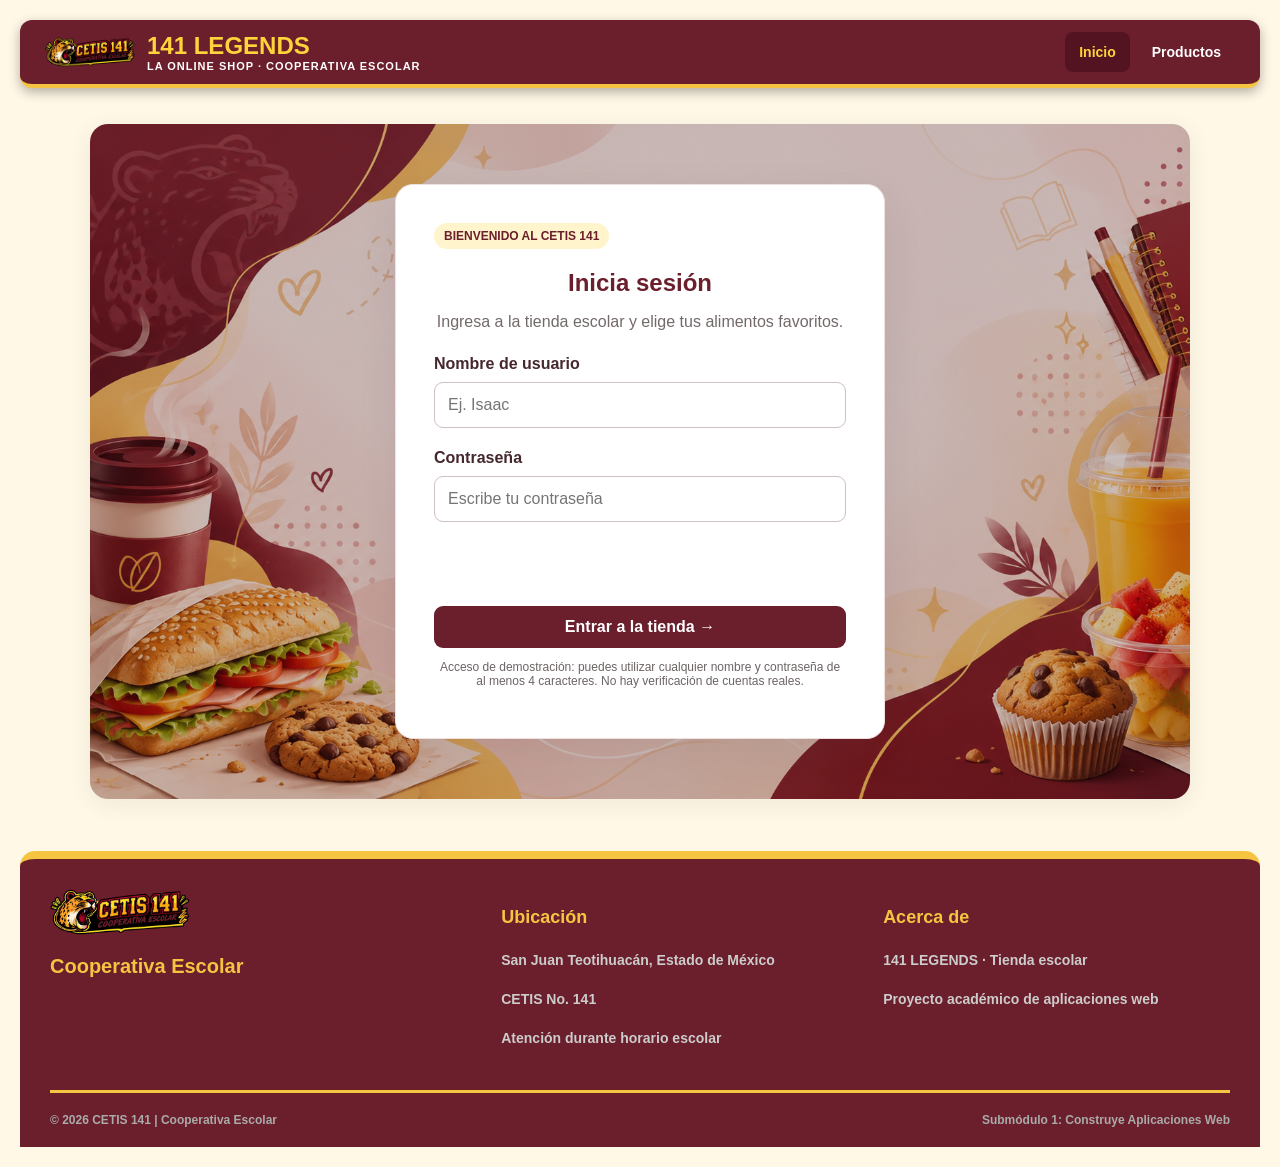
==== index.html @ 581f1f4e "COMMIT 1: Subida de archivos del Proyecto. Aquí se subieron los archivos para poder visualizarlos en" ====
<!DOCTYPE html>
<html lang="es">
 <head>
  <meta charset="utf-8"/>
  <meta content="width=device-width, initial-scale=1.0" name="viewport"/>
  <meta content="#6B1E2B" name="theme-color"/>
  <title>
   Iniciar sesión | 141 LEGENDS
  </title>
  <link href="assets/estilos.css" rel="stylesheet"/>
  <script defer="" src="assets/app.js">
  </script>
 </head>
 <body data-pagina="login">
  <header class="encabezado">
   <div class="marca">
    <a href="index.html">
     <img alt="Logo CETIS 141" src="assets/logo.png"/>
    </a>
    <div class="nombre">
     <h1>
      141 LEGENDS
     </h1>
     <p>
      LA ONLINE SHOP · COOPERATIVA ESCOLAR
     </p>
    </div>
   </div>
   <nav aria-label="Navegación principal" class="menu-principal">
    <ul>
     <li>
      <a class="activo" href="index.html">
       Inicio
      </a>
     </li>
     <li>
      <a class="" href="compras.html">
       Productos
      </a>
     </li>
    </ul>
   </nav>
  </header>
  <main class="container">
   <section aria-labelledby="titulo-login" class="login-wrap">
    <span class="etiqueta">
     BIENVENIDO AL CETIS 141
    </span>
    <h2 id="titulo-login">
     Inicia sesión
    </h2>
    <p>
     Ingresa a la tienda escolar y elige tus alimentos favoritos.
    </p>
    <form class="formulario" id="form-login">
     <label for="usuario">
      Nombre de usuario
     </label>
     <input autocomplete="username" id="usuario" maxlength="60" minlength="2" name="usuario" placeholder="Ej. Isaac" required="" type="text"/>
     <label for="password">
      Contraseña
     </label>
     <input autocomplete="current-password" id="password" minlength="4" name="password" placeholder="Escribe tu contraseña" required="" type="password"/>
     <p class="error" id="login-error" role="alert">
     </p>
     <button class="btn" type="submit">
      Entrar a la tienda →
     </button>
    </form>
    <p class="aviso">
     Acceso de demostración: puedes utilizar cualquier nombre y contraseña de al menos 4 caracteres. No hay verificación de cuentas reales.
    </p>
   </section>
  </main>
  <footer class="footer">
   <div class="footer-contenido">
    <div class="footer-marca">
     <img alt="CETIS 141" src="assets/logo.png"/>
     <h3>
      Cooperativa Escolar
     </h3>
    </div>
    <div class="footer-seccion">
     <h3>
      Ubicación
     </h3>
     <p>
      San Juan Teotihuacán, Estado de México
     </p>
     <p>
      CETIS No. 141
     </p>
     <p>
      Atención durante horario escolar
     </p>
    </div>
    <div class="footer-seccion">
     <h3>
      Acerca de
     </h3>
     <p>
      141 LEGENDS · Tienda escolar
     </p>
     <p>
      Proyecto académico de aplicaciones web
     </p>
    </div>
   </div>
   <div class="footer-inferior">
    <p>
     © 2026 CETIS 141 | Cooperativa Escolar
    </p>
    <p>
     Submódulo 1: Construye Aplicaciones Web
    </p>
   </div>
  </footer>
 </body>
</html>
---- assets/estilos.css ----
* body {
font-family: Arial, sans-serif;
margin: 10;
padding: 30px;
background-color: #FFF8E7;
color: #292929
}
/* FONDO DEL APARTADO DE LOGIN */

body[data-pagina="login"] main.container {
    background:
        linear-gradient(
            rgba(40, 10, 20, 0.25),
            rgba(40, 10, 20, 0.25)
        ),
        url("fondo-login.jpg");

    background-size: cover;
    background-position: center;
    background-repeat: no-repeat;

    display: flex;
    justify-content: center;
    align-items: center;

    min-height: 610px;
    padding: 45px 25px;

    border-radius: 18px;
}
header {
background-color: #6B1E2B;
color: #FFFFFF;
padding: 10px;
display: flex;
justify-content: center;
border-radius: 20px;
box-shadow: 0px 2px 5px #4E342E
}

.encabezado {
    background: #6B1E2B;
    border-bottom: 4px solid #f5c542;
    color: white;
    padding: 12px 25px;
    display: flex;
    align-items: center;
    justify-content: space-between;
    flex-wrap: wrap;
    gap: 20px;
    border-radius: 12px;
    box-shadow: 0 4px 12px rgba(0, 0, 0, 0.3);
}

.marca {
    display: flex;
    align-items: center;
    gap: 12px;
}

.marca img {
    width: 180px;
    max-width: none;
    height: auto;
    border: none;
    margin: 0;
    display: block;
}

.nombre h1 {
    font-size: 24px;
    font-weight: 900;
    color: #ffd43b;
    margin: 0;
}

.nombre p {
    font-size: 11px;
    font-weight: bold;
    color: #ffffff;
    letter-spacing: 1px;
    margin: 0;
}


.menu-principal ul {
    display: flex;
    align-items: center;
    flex-wrap: wrap;
    list-style: none;
    gap: 8px;
    margin: 0;
    padding: 0;
}

.menu-principal a {
    display: block;
    color: #ffffff;
    text-decoration: none;
    font-size: 14px;
    font-weight: bold;
    padding: 12px 14px;
    margin: 0;
    border-radius: 8px;
    transition: 0.3s;
}

.menu-principal a:hover {
    background: #0b0b0b;
    color: #ffd43b;
    text-decoration: none;
}

header img {
    width: 500px;
}
nav {
    display: flex;
    gap: 15px;
}
nav a {
color: #FFD966;
margin: 0 30px;
text-decoration: none;
font-weight: bold;
}
nav a:hover {
text-decoration: overline;
}
.container {
background: #F5EBDD;
padding: 30px;
margin-top: 40px;
border-radius: 20px;
box-shadow: 0px 2px 5px #4E342E;
}

.contenedor-principal {
max-width: 1000px;
margin: 30px auto;
padding: 0 20px;
}
.titulo-seccion {
text-align: center;
color: #1a365d;
margin-bottom: 25px;
}
.rejilla-paquetes {
display: grid;

grid-template-columns: repeat(auto-fit, minmax(280px, 1fr));
gap: 20px;
}
.tarjeta {
background-color: white;
border: 1px solid #ddd;
border-radius: 8px;
padding: 20px;
text-align: center;
}
.tarjeta h3 {
color: #2b6cb0;
margin-bottom: 10px;
}
.tarjeta p {
color: #666;
margin-bottom: 10px;
}
.tarjeta .precio {
font-weight: bold;
color: #dd6b20;
font-size: 1.2rem;
}
img {
max-width: 350px;
height: auto;
display: flex;
justify-content: flex-start;
margin-bottom: 30px;
border: 3px solid #6B1E2B;

}


.footer {
    background-color: #6B1E2B;
    color: #ffffff;
    border-top: 8px solid #f5c542;
    padding: 30px 30px 0;
    margin-top: 50px;
    font-family: Arial, sans-serif;
    font-weight: bold;
}


.footer-contenido {
    max-width: 1300px;
    margin: 0 auto;

    display: grid;
    grid-template-columns: 2fr 1fr 1.5fr;
    gap: 35px;

    padding-bottom: 35px;
}


.footer-marca img {
    width: 350px;
    max-width: 100%;
    height: auto;
    border: none;
    margin: 0 0 15px;
    display: block;
}

.footer-marca h3 {
    color: #f5c542;
    font-size: 20px;
    font-weight: bold;
    margin-bottom: 12px;
}



.footer-seccion h3 {
    color: #f5c542;
    font-size: 18px;
    font-weight: bold;
    margin-bottom: 20px;
}


.footer-seccion a {
    text-decoration: none;
    color: #dddddd;
    font-size: 14px;
    transition: 0.3s;
}

.footer-seccion a:hover {
    color: #f5c542;
}


.footer-seccion p {
    color: #cccccc;
    font-size: 14px;
    line-height: 1.8;
    margin-bottom: 4px;
}

.footer-redes {
    display: flex;
    gap: 12px;
    margin-bottom: 20px;
}

.footer-redes a {
    display: flex;
    align-items: center;
    justify-content: center;

    width: 42px;
    height: 42px;

    background-color: #800020;
    color: #ffffff;

    border: 2px solid #f5c542;
    border-radius: 50%;

    font-size: 20px;
    font-weight: bold;
    transition: 0.3s;
}

.footer-redes a:hover {
    background-color: #111111;
    color: #ffffff;
    transform: translateY(-4px);
}

.footer-inferior {
    border-top: 3px solid #f5c542;
    padding: 20px 0;

    display: flex;
    justify-content: space-between;
    align-items: center;
    gap: 15px;
}

.footer-inferior p {
    color: #aaaaaa;
    font-size: 12px;
    margin: 0;
}


/*pluto el que lo lea jejeejje*/
*{box-sizing:border-box}body{margin:0;padding:20px;color:#292929;font-family:Arial,sans-serif;min-height:100vh}button,input{font:inherit}button{cursor:pointer}.encabezado{max-width:1280px;margin:auto}.marca img{width:90px;margin:0}.menu-principal a{margin:0}.menu-principal a.activo{background:#531320;color:#ffd43b}.container{max-width:1100px;margin:36px auto;padding:32px;background:#F2E0E3;border-radius:18px;box-shadow:0 5px 24px #361a1a12}.titulo-seccion{color:#6B1E2B}.subtitulo{text-align:center;color:#746b6b;margin-top:-12px;margin-bottom:26px}.footer{border-radius:15px 15px 0 0;max-width:1280px;margin:52px auto 0}.footer-marca img{width:140px}.footer-contenido{grid-template-columns:1.2fr 1fr 1fr}.boton-tarjeta,.btn{display:inline-block;border:0;background:#6B1E2B;color:white!important;border-radius:9px;padding:12px 19px;text-decoration:none;font-weight:700;transition:.2s}.btn:hover,.boton-tarjeta:hover{background:#881f36;transform:translateY(-1px)}.btn-dorado{background:#f5c542;color:#38201c!important}.btn-dorado:hover{background:#e9b72a}.btn-claro{background:#f3e8e9;color:#6B1E2B!important}.btn-claro:hover{background:#ead6da}.btn-peligro{background:#a83434}.btn-peligro:hover{background:#8b2424}.btn:disabled{opacity:.45;cursor:not-allowed;transform:none}.etiqueta{display:inline-block;background:#fff4cb;color:#6B1E2B;padding:6px 10px;border-radius:15px;font-size:12px;font-weight:800}.tarjeta{border:1px solid #eadfe0;box-shadow:0 7px 20px #35131310;text-align:left;display:flex;flex-direction:column;gap:10px;padding:22px}.tarjeta h3{color:#6B1E2B}.tarjeta p{line-height:1.5;margin:0}.tarjeta .precio{color:#8a233b;margin-top:auto}.tarjeta .btn{align-self:stretch}.login-wrap{max-width:490px;margin:15px auto;padding:38px;background:#fff;border:1px solid #eee0df;border-radius:18px;box-shadow:0 14px 40px #3b172015}.login-wrap h2{text-align:center;color:#6B1E2B;font-weight:800;margin-bottom:8px}.login-wrap p{text-align:center;color:#736969}.formulario{display:grid;gap:9px;margin-top:24px}.formulario label{font-weight:700;color:#45282d}.formulario input{width:100%;border:1px solid #cfc1c1;border-radius:9px;padding:13px;margin-bottom:12px}.formulario input:focus{outline:2px solid #ddb14a;outline-offset:1px}.error{color:#a12626;font-weight:600;min-height:22px}.aviso{font-size:12px;color:#6d6464!important}.barra-catalogo,.cabecera-carrito{display:flex;justify-content:space-between;align-items:center;gap:16px;flex-wrap:wrap;margin-bottom:22px}.saludo{color:#6B1E2B;font-weight:bold}.contador{background:#f5c542;color:#3c2026;border-radius:30px;padding:3px 8px;font-size:12px}.toast{position:fixed;bottom:22px;right:22px;background:#3e2228;color:white;padding:15px 22px;border-radius:12px;box-shadow:0 7px 25px #0003;z-index:10}.vacio{text-align:center;padding:45px 15px;color:#6d6060}.vacio h3{color:#6B1E2B}.tabla-scroll{overflow-x:auto}table.carrito-tabla{width:100%;border-collapse:collapse;min-width:590px}table.carrito-tabla th,table.carrito-tabla td{padding:16px 12px;text-align:left;border-bottom:1px solid #ece3e3}table.carrito-tabla th{background:#f7eff0;color:#6B1E2B}.cantidad{display:flex;align-items:center;gap:12px}.cantidad button{border:1px solid #d8b9c0;background:white;color:#6B1E2B;border-radius:8px;min-width:33px;min-height:33px;font-weight:bold}.cantidad button:hover{background:#f5e5e8}.btn-eliminar{border:0;background:transparent;color:#a12626;font-weight:bold;text-decoration:underline}.resumen{display:flex;justify-content:flex-end;margin:25px 0}.resumen>div{background:#faf3f2;border:1px solid #eadcdd;padding:22px;border-radius:13px;min-width:260px}.resumen strong{font-size:26px;color:#6B1E2B}.acciones{display:flex;justify-content:flex-end;gap:12px;flex-wrap:wrap}.pie-pagina{margin-top:auto}.nota-demo{padding:12px 15px;border-left:4px solid #e6b83e;background:#fff8df;border-radius:6px;color:#674d16;margin-top:18px}@media(max-width:750px){body{padding:10px}.encabezado{justify-content:center;padding:18px}.marca img{width:70px}.nombre h1{font-size:20px}.menu-principal ul{justify-content:center}.menu-principal a{padding:9px 10px;font-size:12px}.container{padding:20px;margin:20px auto}.login-wrap{padding:23px}.rejilla-paquetes{grid-template-columns:1fr}.footer{padding:20px 18px 0}.footer-contenido{grid-template-columns:1fr;gap:22px}.footer-inferior{flex-direction:column;text-align:center}.acciones{justify-content:center}}
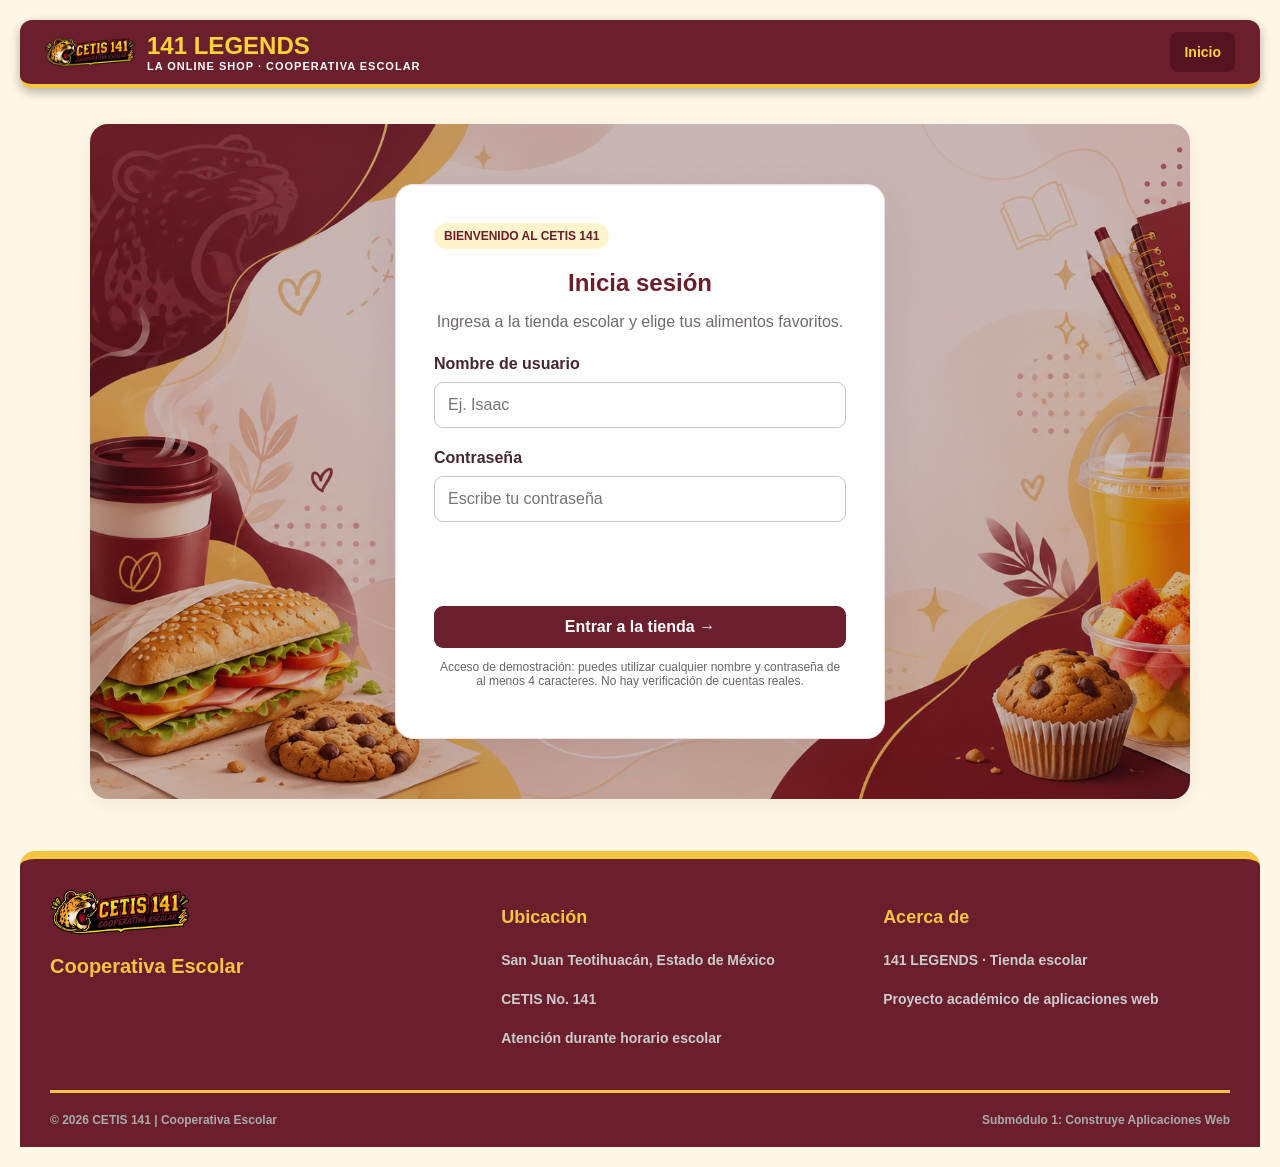
==== commit c6084eba: "eliminacion de productos elimine el boton de productos del inicio" ====
--- a/index.html
+++ b/index.html
@@ -31,11 +31,6 @@
      <li>
       <a class="activo" href="index.html">
        Inicio
-      </a>
-     </li>
-     <li>
-      <a class="" href="compras.html">
-       Productos
       </a>
      </li>
     </ul>
--- a/assets/estilos.css
+++ b/assets/estilos.css
@@ -6,7 +6,7 @@
 background-color: #FFF8E7;
 color: #292929
 }
-/* FONDO DEL APARTADO DE LOGIN */
+
 
 body[data-pagina="login"] main.container {
     background:
@@ -300,4 +300,125 @@
 
 
 /*pluto el que lo lea jejeejje*/
-*{box-sizing:border-box}body{margin:0;padding:20px;color:#292929;font-family:Arial,sans-serif;min-height:100vh}button,input{font:inherit}button{cursor:pointer}.encabezado{max-width:1280px;margin:auto}.marca img{width:90px;margin:0}.menu-principal a{margin:0}.menu-principal a.activo{background:#531320;color:#ffd43b}.container{max-width:1100px;margin:36px auto;padding:32px;background:#F2E0E3;border-radius:18px;box-shadow:0 5px 24px #361a1a12}.titulo-seccion{color:#6B1E2B}.subtitulo{text-align:center;color:#746b6b;margin-top:-12px;margin-bottom:26px}.footer{border-radius:15px 15px 0 0;max-width:1280px;margin:52px auto 0}.footer-marca img{width:140px}.footer-contenido{grid-template-columns:1.2fr 1fr 1fr}.boton-tarjeta,.btn{display:inline-block;border:0;background:#6B1E2B;color:white!important;border-radius:9px;padding:12px 19px;text-decoration:none;font-weight:700;transition:.2s}.btn:hover,.boton-tarjeta:hover{background:#881f36;transform:translateY(-1px)}.btn-dorado{background:#f5c542;color:#38201c!important}.btn-dorado:hover{background:#e9b72a}.btn-claro{background:#f3e8e9;color:#6B1E2B!important}.btn-claro:hover{background:#ead6da}.btn-peligro{background:#a83434}.btn-peligro:hover{background:#8b2424}.btn:disabled{opacity:.45;cursor:not-allowed;transform:none}.etiqueta{display:inline-block;background:#fff4cb;color:#6B1E2B;padding:6px 10px;border-radius:15px;font-size:12px;font-weight:800}.tarjeta{border:1px solid #eadfe0;box-shadow:0 7px 20px #35131310;text-align:left;display:flex;flex-direction:column;gap:10px;padding:22px}.tarjeta h3{color:#6B1E2B}.tarjeta p{line-height:1.5;margin:0}.tarjeta .precio{color:#8a233b;margin-top:auto}.tarjeta .btn{align-self:stretch}.login-wrap{max-width:490px;margin:15px auto;padding:38px;background:#fff;border:1px solid #eee0df;border-radius:18px;box-shadow:0 14px 40px #3b172015}.login-wrap h2{text-align:center;color:#6B1E2B;font-weight:800;margin-bottom:8px}.login-wrap p{text-align:center;color:#736969}.formulario{display:grid;gap:9px;margin-top:24px}.formulario label{font-weight:700;color:#45282d}.formulario input{width:100%;border:1px solid #cfc1c1;border-radius:9px;padding:13px;margin-bottom:12px}.formulario input:focus{outline:2px solid #ddb14a;outline-offset:1px}.error{color:#a12626;font-weight:600;min-height:22px}.aviso{font-size:12px;color:#6d6464!important}.barra-catalogo,.cabecera-carrito{display:flex;justify-content:space-between;align-items:center;gap:16px;flex-wrap:wrap;margin-bottom:22px}.saludo{color:#6B1E2B;font-weight:bold}.contador{background:#f5c542;color:#3c2026;border-radius:30px;padding:3px 8px;font-size:12px}.toast{position:fixed;bottom:22px;right:22px;background:#3e2228;color:white;padding:15px 22px;border-radius:12px;box-shadow:0 7px 25px #0003;z-index:10}.vacio{text-align:center;padding:45px 15px;color:#6d6060}.vacio h3{color:#6B1E2B}.tabla-scroll{overflow-x:auto}table.carrito-tabla{width:100%;border-collapse:collapse;min-width:590px}table.carrito-tabla th,table.carrito-tabla td{padding:16px 12px;text-align:left;border-bottom:1px solid #ece3e3}table.carrito-tabla th{background:#f7eff0;color:#6B1E2B}.cantidad{display:flex;align-items:center;gap:12px}.cantidad button{border:1px solid #d8b9c0;background:white;color:#6B1E2B;border-radius:8px;min-width:33px;min-height:33px;font-weight:bold}.cantidad button:hover{background:#f5e5e8}.btn-eliminar{border:0;background:transparent;color:#a12626;font-weight:bold;text-decoration:underline}.resumen{display:flex;justify-content:flex-end;margin:25px 0}.resumen>div{background:#faf3f2;border:1px solid #eadcdd;padding:22px;border-radius:13px;min-width:260px}.resumen strong{font-size:26px;color:#6B1E2B}.acciones{display:flex;justify-content:flex-end;gap:12px;flex-wrap:wrap}.pie-pagina{margin-top:auto}.nota-demo{padding:12px 15px;border-left:4px solid #e6b83e;background:#fff8df;border-radius:6px;color:#674d16;margin-top:18px}@media(max-width:750px){body{padding:10px}.encabezado{justify-content:center;padding:18px}.marca img{width:70px}.nombre h1{font-size:20px}.menu-principal ul{justify-content:center}.menu-principal a{padding:9px 10px;font-size:12px}.container{padding:20px;margin:20px auto}.login-wrap{padding:23px}.rejilla-paquetes{grid-template-columns:1fr}.footer{padding:20px 18px 0}.footer-contenido{grid-template-columns:1fr;gap:22px}.footer-inferior{flex-direction:column;text-align:center}.acciones{justify-content:center}}
+*{box-sizing:border-box}
+body{margin:0;padding:20px;color:#292929;font-family:Arial,sans-serif;min-height:100vh}
+button,input{font:inherit}
+button{cursor:pointer}
+.encabezado{max-width:1280px;margin:auto}
+.marca img{width:90px;margin:0}.menu-principal a{margin:0}
+.menu-principal a.activo{background:#531320;color:#ffd43b}
+.container{max-width:1100px;margin:36px auto;padding:32px;background:#F2E0E3;border-radius:18px;box-shadow:0 5px 24px #361a1a12}
+.titulo-seccion{color:#6B1E2B}
+.subtitulo{text-align:center;color: white;margin-top:-12px;margin-bottom:26px}
+.footer{border-radius:15px 15px 0 0;max-width:1280px;margin:52px auto 0}
+.footer-marca img{width:140px}
+.footer-contenido{grid-template-columns:1.2fr 1fr 1fr}
+.boton-tarjeta,.btn{display:inline-block;border:0;background:#6B1E2B;color:white!important;border-radius:9px;padding:12px 19px;text-decoration:none;font-weight:700;transition:.2s}
+.btn:hover,.boton-tarjeta:hover{background:#881f36;transform:translateY(-1px)}
+.btn-dorado{background:#f5c542;color:#38201c!important}
+.btn-dorado:hover{background:#e9b72a}
+.btn-claro{background:#f3e8e9;color:#6B1E2B!important}
+.btn-claro:hover{background:#ead6da}
+.btn-peligro{background:#a83434}
+.btn-peligro:hover{background:#8b2424}
+.btn:disabled{opacity:.45;cursor:not-allowed;transform:none}
+.etiqueta{display:inline-block;background:#fff4cb;color:#6B1E2B;padding:6px 10px;border-radius:15px;font-size:12px;font-weight:800}
+.tarjeta{border:1px solid #eadfe0;box-shadow:0 7px 20px #35131310;text-align:left;display:flex;flex-direction:column;gap:10px;padding:22px}
+.tarjeta h3{color:#6B1E2B}
+.tarjeta p{line-height:1.5;margin:0}
+.tarjeta .precio{color:#8a233b;margin-top:auto}
+.tarjeta .btn{align-self:stretch}
+.login-wrap{max-width:490px;margin:15px auto;padding:38px;background:#fff;border:1px solid #eee0df;border-radius:18px;box-shadow:0 14px 40px #3b172015}
+.login-wrap h2{text-align:center;color:#6B1E2B;font-weight:800;margin-bottom:8px}
+.login-wrap p{text-align:center;color:#736969}
+.formulario{display:grid;gap:9px;margin-top:24px}
+.formulario label{font-weight:700;color:#45282d}
+.formulario input{width:100%;border:1px solid #cfc1c1;border-radius:9px;padding:13px;margin-bottom:12px}
+.formulario input:focus{outline:2px solid #ddb14a;outline-offset:1px}
+.error{color:#a12626;font-weight:600;min-height:22px}
+.aviso{font-size:12px;color:#6d6464!important}
+.barra-catalogo,.cabecera-carrito{display:flex;justify-content:space-between;align-items:center;gap:16px;flex-wrap:wrap;margin-bottom:22px}
+.saludo{color: white;font-weight:bold}
+.contador{background:#f5c542;color:#3c2026;border-radius:30px;padding:3px 8px;font-size:12px}
+.toast{position:fixed;bottom:22px;right:22px;background:#3e2228;color:white;padding:15px 22px;border-radius:12px;box-shadow:0 7px 25px #0003;z-index:10}
+.vacio{text-align:center;padding:45px 15px;color:#6d6060}
+.vacio h3{color:#6B1E2B}
+.tabla-scroll{overflow-x:auto}
+table.carrito-tabla{width:100%;border-collapse:collapse;min-width:590px}
+table.carrito-tabla th,table.carrito-tabla td{padding:16px 12px;text-align:left;border-bottom:1px solid #ece3e3}
+table.carrito-tabla th{background:#f7eff0;color:#6B1E2B}
+.cantidad{display:flex;align-items:center;gap:12px}
+.cantidad button{border:1px solid #d8b9c0;background:white;color:#6B1E2B;border-radius:8px;min-width:33px;min-height:33px;font-weight:bold}
+.cantidad button:hover{background:#f5e5e8}
+.btn-eliminar{border:0;background:transparent;color:#a12626;font-weight:bold;text-decoration:underline}
+.resumen{display:flex;justify-content:flex-end;margin:25px 0}
+.resumen>div{background:#faf3f2;border:1px solid #eadcdd;padding:22px;border-radius:13px;min-width:260px}
+.resumen strong{font-size:26px;color:#6B1E2B}
+.acciones{display:flex;justify-content:flex-end;gap:12px;flex-wrap:wrap}
+.pie-pagina{margin-top:auto}
+.nota-demo{padding:12px 15px;border-left:4px solid #e6b83e;background:#fff8df;border-radius:6px;color:#674d16;margin-top:18px}@media(max-width:750px){body{padding:10px}
+.encabezado{justify-content:center;padding:18px}
+.marca img{width:70px}.nombre h1{font-size:20px}
+.menu-principal ul{justify-content:center}
+.menu-principal a{padding:9px 10px;font-size:12px}
+.container{padding:20px;margin:20px auto}
+.login-wrap{padding:23px}
+.rejilla-paquetes{grid-template-columns:1fr}
+.footer{padding:20px 18px 0}
+.footer-contenido{grid-template-columns:1fr;gap:22px}
+.footer-inferior{flex-direction:column;text-align:center}
+.acciones{justify-content:center}}
+
+body[data-pagina="compras"] main.container {
+    background:
+        linear-gradient(
+            rgba(40, 10, 20, 0.30),
+            rgba(40, 10, 20, 0.30)
+        ),
+        url("fondo-productos.jpg");
+
+
+    background-size: cover;
+    background-position: center;
+    background-repeat: no-repeat;
+
+
+    padding: 45px 30px;
+    margin-top: 30px;
+    margin-bottom: 45px;
+
+
+    border-radius: 18px;
+    overflow: hidden;
+}
+
+
+body[data-pagina="compras"] .tarjeta {
+    background: rgba(255, 255, 255, 0.94);
+
+    backdrop-filter: blur(8px);
+    -webkit-backdrop-filter: blur(8px);
+
+    border-radius: 12px;
+    padding: 22px;
+
+    box-shadow: 0 8px 25px rgba(0, 0, 0, 0.12);
+}
+
+
+body[data-pagina="compras"] .titulo-seccion {
+    color: #6B1E2B;
+}
+
+
+@media (max-width: 600px) {
+
+    body[data-pagina="compras"] main.container {
+        padding: 25px 15px;
+        margin-top: 20px;
+    }
+
+    body[data-pagina="compras"] .tarjeta {
+        padding: 18px;
+    }
+}
